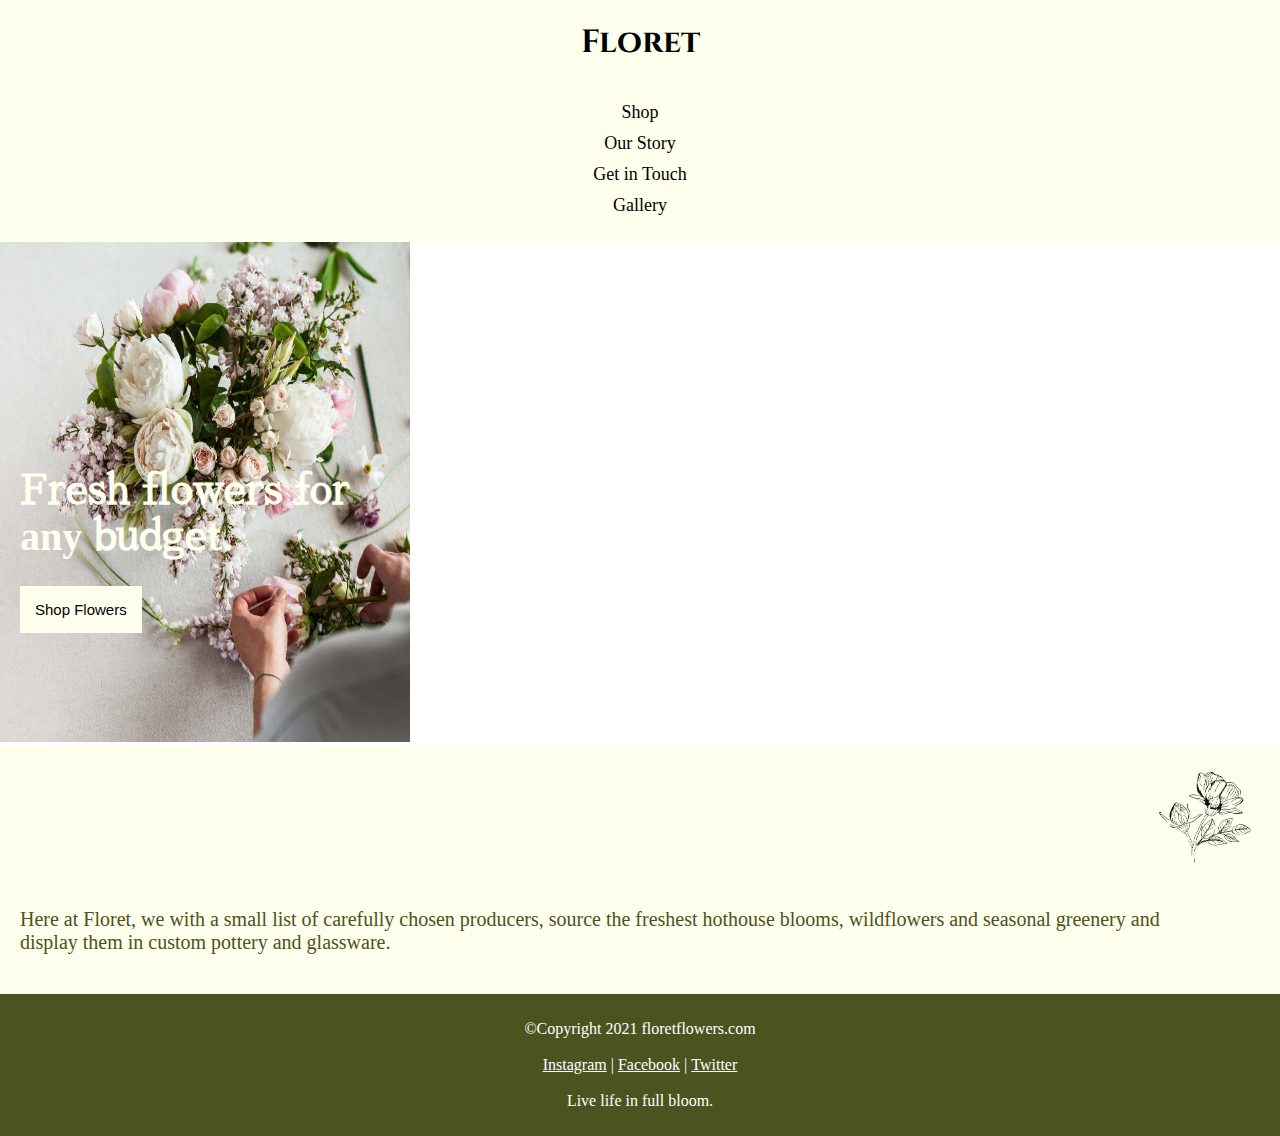
==== index.html @ 85c21ad7 "Initial commit" ====
<!DOCTYPE html>
<html lang="en">

<head>
    <meta charset="UTF-8">
    <meta name="viewport" content="width=device-width, initial-scale=1.0">
    <title>Document</title>
    <link rel="stylesheet" href="./main.css">
    <link rel="preconnect" href="https://fonts.googleapis.com">
    <link rel="preconnect" href="https://fonts.gstatic.com" crossorigin>
    <link href="https://fonts.googleapis.com/css2?family=Cinzel:wght@400..900&family=Oregano:ital@0;1&display=swap"
        rel="stylesheet">
    <!-- <link rel="preconnect" href="https://fonts.googleapis.com">
    <link rel="preconnect" href="https://fonts.gstatic.com" crossorigin>
    <link href="https://fonts.googleapis.com/css2?family=Caveat:wght@400..700&family=Playwrite+IS:wght@100..400&display=swap" rel="stylesheet"> -->
    <link rel="preconnect" href="https://fonts.googleapis.com">
    <link rel="preconnect" href="https://fonts.gstatic.com" crossorigin>
    <link
        href="https://fonts.googleapis.com/css2?family=Amiri:ital,wght@0,400;0,700;1,400;1,700&family=Playfair+Display:ital,wght@0,400..900;1,400..900&family=Sawarabi+Mincho&display=swap"
        rel="stylesheet">
</head>

<body>
    <div>
        <div class="header">
            <div class="heading">
                <h1><a href="index.html">Floret</a></h1>
            </div>
            <div class="menu">
                <nav>
                    <ul>
                        <li><a href="shop.html">Shop</a></li>
                        <li><a href="ourstory.html">Our Story</a></li>
                        <li><a href="getintouch.html">Get in Touch</a></li>
                        <li><a href="gallery.html">Gallery</a></li>
                    </ul>
                </nav>
            </div>
        </div>


        <div class="container">
            <img src="./images/main-img.jpg" alt="Image of flowers">
            <div class="absolute">
                <h1>Fresh flowers for<br><span class="any"> any</span> budget.</h1>
                <button><a href="shop.html">Shop Flowers</a></button>
            </div>
        </div>
    </div>

    <div class="aside">
        <div class="asideimg">
            <img src="./images/frame1.png" alt="Image of leaves">
        </div>
        <div class="asideinfo">
            <p>Here at Floret, we with a small list of carefully chosen producers, source the freshest hothouse blooms,
                wildflowers and seasonal greenery and display them in custom pottery and glassware.</p>
        </div>
    </div>

    <div>
        <footer>
            <p>&copy;Copyright 2021
                <a href="mailto:floretflowers.com">floretflowers.com </a>
            </p>
            <div>
                <ul>
                    <li><a href="#">Instagram</a></li>
                    <li>|</li>
                    <li><a href="#">Facebook</a></li>
                    <li>|</li>
                    <li><a href="#">Twitter</a></li>
                </ul>
            </div>
            <div class="">
                <p>Live life in full bloom.</p>
            </div>
        </footer>
    </div>

</body>

</html>
---- main.css ----
/* index.html */

body {
    margin: 0px;
}

.header {
    display: flex;
    background-color: #FFFFEE;
}

.heading a {
    text-decoration: none;
    color: black;
}

.header h1 {
    padding: 0px;
    font-family: "Cinzel", serif;
}

.container img {
    width: 410px;
    height: 500px;
    margin-bottom: 0px;
    /* position:absolute; */
    /* z-index:-1; */
}

.container h1 {
    /* padding:250px 0 0 10px; */
    color: #FFFFEE;
    font-size: 40px;
    line-height: 45px;
    font-family: "Sawarabi Mincho", serif;
}

.any {
    font-family: "Playwrite IS", cursive;

}

.container {
    position: relative;
    margin: 0px;
    padding-bottom: 0px;
    /* background-color: #4b5320; */
}

.absolute {
    position: absolute;
    top: 200px;
    left: 20px;
}

button {
    padding: 15px;
    font-size: 15px;
    /* margin:10px; */
    border: 0px solid black;
    background-color: #FFFFEE;

    a {
        color: black;
        text-decoration: none;
    }
}

/* button:hover{
    background-color: #4b5320;
    color: #FFFFEE;
} */

.header {
    display: flex;
    flex-direction: column;
    justify-content: center;
    align-items: center;
}

.menu a {
    text-decoration: none;
    padding: 0px;
    color: black;
    font-size: 18px;
}

.menu li {
    text-align: center;
    list-style: none;
    padding-bottom: 10px;
}

.menu ul {
    padding: 0px;
}

.aside {
    background-color: #FFFFEE;
    color: #4b5320;
    font-family: "Playwrite IS", cursive;

}

.asideimg {
    display: flex;
    justify-content: flex-end;
    width: 100%;

    img {
        width: 150px;
    }
}

.asideinfo {
    width: 90%;
    margin-left: 20px;
    padding-bottom: 20px;
    font-size: 20px;
}

footer {
    text-align: center;
    background-color: #4b5320;
    margin: 0px;
    padding: 10px;
    color: white;
}

footer li {
    list-style: none;
    padding: 2px;

    a {
        color: white;
    }
}

footer ul {
    display: flex;
    flex-direction: row;
    justify-content: center;
    padding: 0px;

}

footer p a {
    text-decoration: none;
    color: white;
}
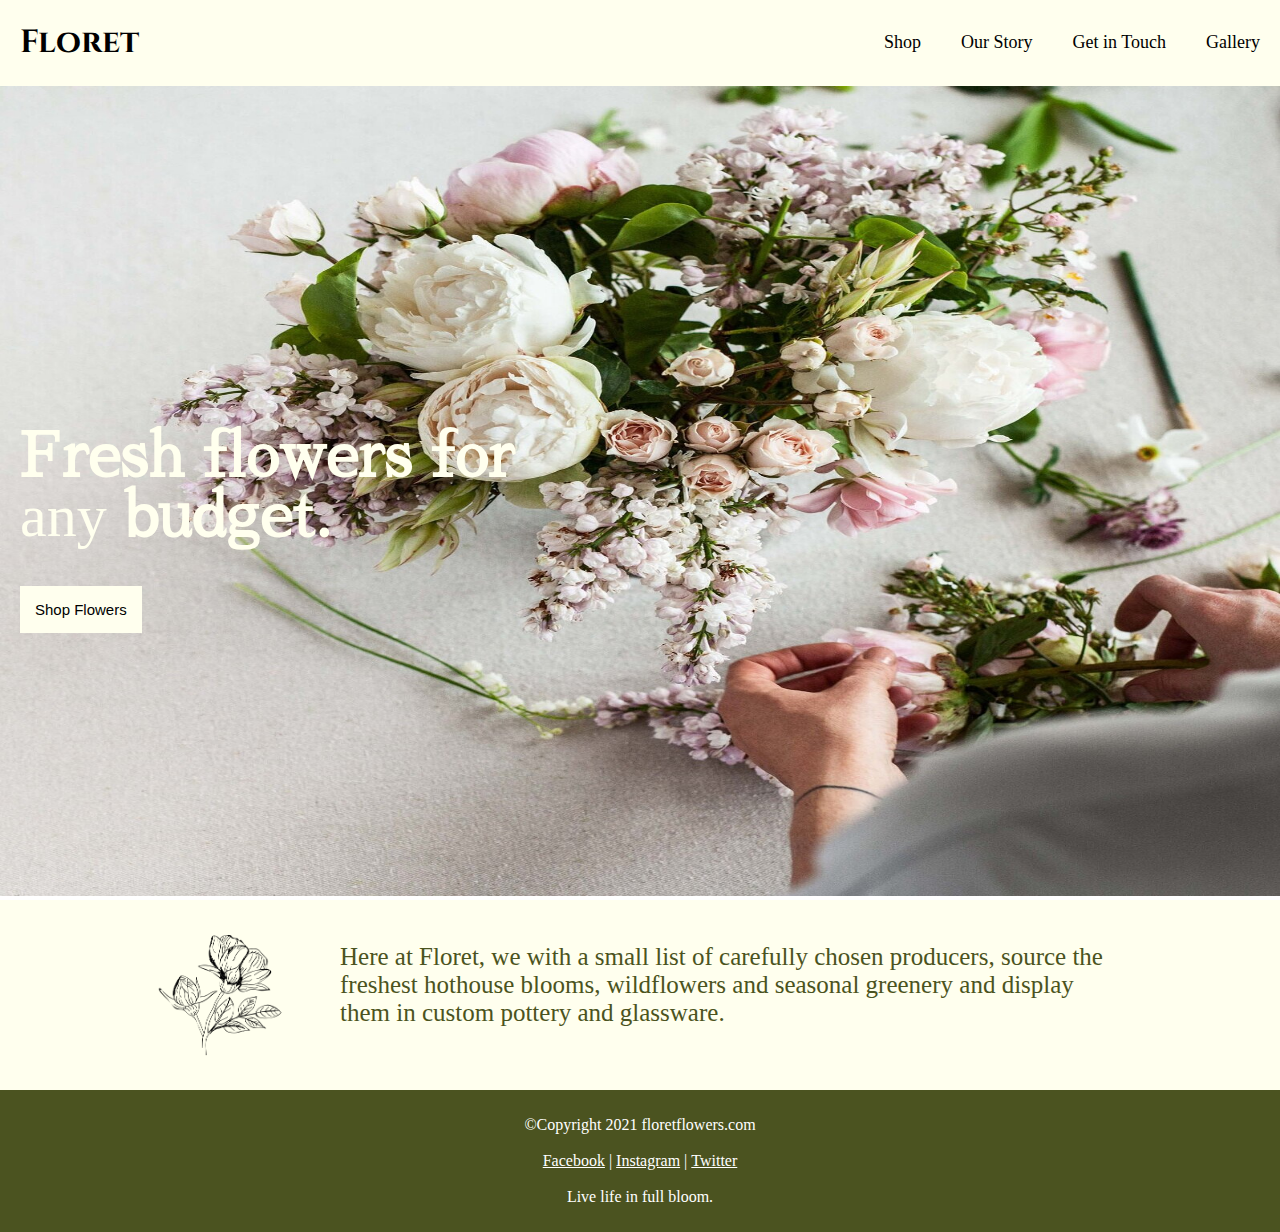
==== commit ebb1e5b4: "added seo" ====
--- a/index.html
+++ b/index.html
@@ -4,12 +4,14 @@
 <head>
     <meta charset="UTF-8">
     <meta name="viewport" content="width=device-width, initial-scale=1.0">
-    <title>Document</title>
+    <meta name="keywords" content="online flower shop, night blooming jasmine, flowers in budget, best flowers in low cost, Chrysanthemum flowers, best online flower shop, Transvaal Daisy fresh and cheap, butterfly pea images, Scarlet Milkweed flowers shop, Cobra Saffron info">
+    <meta name="description"
+        content="Here at Floret, we with a small list of carefully chosen producers, source the freshest hothouse blooms, wildflowers and seasonal greenery nad display them in custom pottery and glassware">
+    <title>Floret - Fresh flowers for any budget</title>
     <link rel="stylesheet" href="./main.css">
     <link rel="preconnect" href="https://fonts.googleapis.com">
     <link rel="preconnect" href="https://fonts.gstatic.com" crossorigin>
-    <link href="https://fonts.googleapis.com/css2?family=Cinzel:wght@400..900&family=Oregano:ital@0;1&display=swap"
-        rel="stylesheet">
+    <link href="https://fonts.googleapis.com/css2?family=Cinzel:wght@400..900&display=swap" rel="stylesheet">
     <!-- <link rel="preconnect" href="https://fonts.googleapis.com">
     <link rel="preconnect" href="https://fonts.gstatic.com" crossorigin>
     <link href="https://fonts.googleapis.com/css2?family=Caveat:wght@400..700&family=Playwrite+IS:wght@100..400&display=swap" rel="stylesheet"> -->
@@ -65,9 +67,9 @@
             </p>
             <div>
                 <ul>
+                    <li><a href="#">Facebook</a></li>
+                    <li>|</li>
                     <li><a href="#">Instagram</a></li>
-                    <li>|</li>
-                    <li><a href="#">Facebook</a></li>
                     <li>|</li>
                     <li><a href="#">Twitter</a></li>
                 </ul>
--- a/main.css
+++ b/main.css
@@ -149,4 +149,459 @@
     color: white;
 }
 
-
+@media only screen and (min-width: 700px) {
+    .container img {
+        width: 100%;
+        height: 90vh;
+    }
+
+    .container h1 {
+        line-height: 60px;
+    }
+
+    .header {
+        display: flex;
+        flex-direction: row;
+        justify-content: space-between;
+        align-items: center;
+    }
+
+    .menu ul {
+        display: flex;
+        flex-direction: row;
+        justify-content: space-between;
+        align-items: center;
+    }
+
+    .menu li {
+        padding: 0px 20px;
+    }
+
+    .heading {
+        width: 50%;
+        padding-left: 20px;
+    }
+
+    .absolute {
+        top: 300px;
+
+        h1 {
+            font-size: 60px;
+        }
+    }
+
+    .aside {
+        display: flex;
+        flex-direction: row;
+        align-items: center;
+    }
+
+    .asideimg {
+        width: 25%;
+        display: flex;
+
+        img {
+            width: 200px;
+        }
+    }
+
+    .asideinfo {
+        font-size: 25px;
+        width: 60%;
+    }
+
+    footer {
+        text-align: center;
+    }
+}
+
+/* shop.html */
+
+.flowershop img {
+    width: 90%;
+    height: 35vh;
+
+}
+
+.flower a {
+    display: flex;
+    flex-direction: column;
+    align-items: center;
+}
+
+.flower {
+    display: flex;
+    flex-direction: column;
+    align-items: center;
+}
+
+.flower p {
+    line-height: 0px;
+    font-size: 18px;
+    font-family: "Ubuntu Sans", sans-serif;
+}
+@media only screen and (min-width: 700px) {
+    .flowershop img {
+        width: 92%;
+        height: 40vh;
+    }
+
+    .flowershop {
+        display: flex;
+        flex-direction: row;
+        justify-content: space-evenly;
+    }
+}
+
+/* ourstory.html */
+
+.ourstory {
+    margin: 15px;
+    font-family: "Ubuntu Sans", sans-serif;
+}
+
+.ourstoryimg img {
+    width: 100%;
+}
+.frame1 {
+    width: 100%;
+    display: flex;
+    justify-content: center;
+
+    img {
+        width: 200px;
+        /* float:left; */
+    }
+}
+
+.frame2 {
+    width: 100%;
+    display: flex;
+    justify-content: flex-start;
+
+    img {
+
+        width: 200px;
+        /* float: right; */
+    }
+}
+
+.storyheading h1 {
+    font-size: 40px;
+    font-family: "Sawarabi Mincho", serif;
+}
+@media only screen and (min-width: 700px) {
+    .ourstoryimg {
+        display: flex;
+        justify-content: flex-end;
+        margin-right: 25px;
+
+        img {
+            width: 50%;
+            height: 50vh;
+        }
+    }
+
+    .storyheading {
+        display: flex;
+        justify-content: center;
+        width: 70%;
+
+        h1 {
+            font-size: 45px;
+        }
+    }
+
+    .storyinfo {
+        display: flex;
+        flex-direction: column;
+        justify-content: center;
+        width: 70%;
+    }
+
+    .about1 {
+        display: flex;
+        flex-direction: column;
+        justify-content: flex-end;
+        width: 100%;
+    }
+
+    .about2 {
+        display: flex;
+        flex-direction: column;
+        justify-content: flex-end;
+        width: 100%;
+    }
+
+    .aboutdet {
+        display: flex;
+        justify-content: center;
+        width: 70%;
+    }
+
+    .frame1 {
+        width: 80%;
+        display: flex;
+        justify-content: flex-end;
+
+        img {
+            width: 300px;
+            margin-left: 100px;
+        }
+    }
+}
+
+/* getintouch.html */
+.getintouch {
+    font-family: "Ubuntu Sans", sans-serif;
+    justify-content: center;
+    padding: 30px;
+    align-items: center;
+}
+
+.info2 {
+    padding-bottom: 10px;
+}
+
+span {
+    font-weight: 50;
+}
+
+.name {
+    width: 98%;
+    display: flex;
+    flex-direction: row;
+    justify-content: space-between;
+}
+
+.firstname {
+    display: flex;
+    flex-direction: column;
+}
+
+.lastname {
+    display: flex;
+    flex-direction: column;
+}
+
+.email {
+    display: flex;
+    flex-direction: column;
+}
+
+.phone {
+    display: flex;
+    flex-direction: column;
+}
+
+.service {
+    display: flex;
+    flex-direction: column;
+}
+input {
+    width: 98%;
+    height: 30px;
+}
+
+select {
+    width: 100%;
+    height: 30px;
+}
+
+#submit {
+    background-color: black;
+    color: #FFFFEE;
+    padding: 10px 20px;
+}
+#submit:hover{
+    color:#FFFFEE;
+    background-color:#4b5320;
+    transition: 0.5s;
+}
+
+#message {
+    width: 100%;
+}
+
+label {
+    padding-bottom: 5px;
+}
+
+#message {
+    margin-top: 5px;
+}
+
+#service {
+    font-size: 15px;
+    font-family: "Ubuntu Sans", sans-serif;
+}
+@media only screen and (min-width: 700px) {
+    .getintouch {
+        display: flex;
+        flex-direction: row;
+        justify-content: space-evenly;
+    }
+
+    .information {
+        width: 40%;
+    }
+
+    .form {
+        width: 40%;
+    }
+
+    .name {
+        width: 99%;
+    }
+
+    .firstname {
+        width: 49%;
+    }
+
+    .lastname {
+        width: 49%;
+    }
+
+    select {
+        width: 99%;
+        height: 40px;
+    }
+
+    #message {
+        width: 98%;
+    }
+}
+
+/* gallery.html */
+
+.gridImg {
+    display: flex;
+    flex-direction: column;
+    justify-content: center;
+    align-items: center;
+    width: 100%;
+    /* margin: 20px; */
+}
+
+.gallery {
+    width: 90%;
+    display: flex;
+    flex-direction: column;
+    align-items: center;
+}
+
+.gallery img {
+    width: 100%;
+    height: 35vh;
+    margin: 10px 0px;
+}
+@media only screen and (min-width: 700px) {
+    .gridImg {
+        display: flex;
+        flex-direction: row;
+        justify-content: space-evenly;
+        margin-bottom: 20px;
+    }
+
+    .gallery {
+        width: 49%;
+        display: flex;
+        flex-direction: column;
+    }
+
+    .img1 {
+        width: 100%;
+        height: 650px;
+        margin-top: 10px;
+
+        img {
+            width: 100%;
+            height: 100%;
+        }
+    }
+
+    .img2 {
+        width: 100%;
+        height: 400px;
+        margin-top: 10px;
+
+        img {
+            width: 100%;
+            height: 100%;
+        }
+    }
+}
+
+/* bestseller.html */
+
+.bestseller {
+    display: flex;
+    flex-direction: column;
+    justify-content: center;
+    align-items: center;
+    border: 0px solid black;
+    margin: 10px;
+    padding: 15px;
+    background-color: #4b5320;
+    color: #FFFFEE;
+    /* width:95%;  */
+
+}
+
+.bestseller img {
+    width: 100%;
+    height: 40vh;
+}
+
+.bestsellerinfo {
+    display: flex;
+    flex-direction: column;
+    /* padding:0px 20px 0px 20px; */
+    width: 90%;
+
+    button {
+        width: 35%;
+        padding: 10px 10px;
+        color: #FFFFEE;
+        background-color: black;
+        /* margin:0px 140px 10px 140px;  */
+    }
+    button:hover{
+        color:#4b5320;
+        background-color: #FFFFEE;
+        transition: 0.5s;
+    }
+}
+
+@media only screen and (min-width: 700px) {
+    .bestseller {
+        display: flex;
+        flex-direction: row;
+        justify-content: space-between;
+        align-items: center;
+        width: 70%;
+    }
+
+    .bestsellerimg {
+        width: 49%;
+    }
+
+    .bestsellerinfo {
+        width: 49%;
+    }
+
+    .bestseller img {
+        width: 100%;
+        height: 60vh;
+
+    }
+
+    .bestsellermain {
+        display: flex;
+        justify-content: center;
+        align-items: center;
+        width: 100%;
+        height: 80vh;
+    }
+
+}